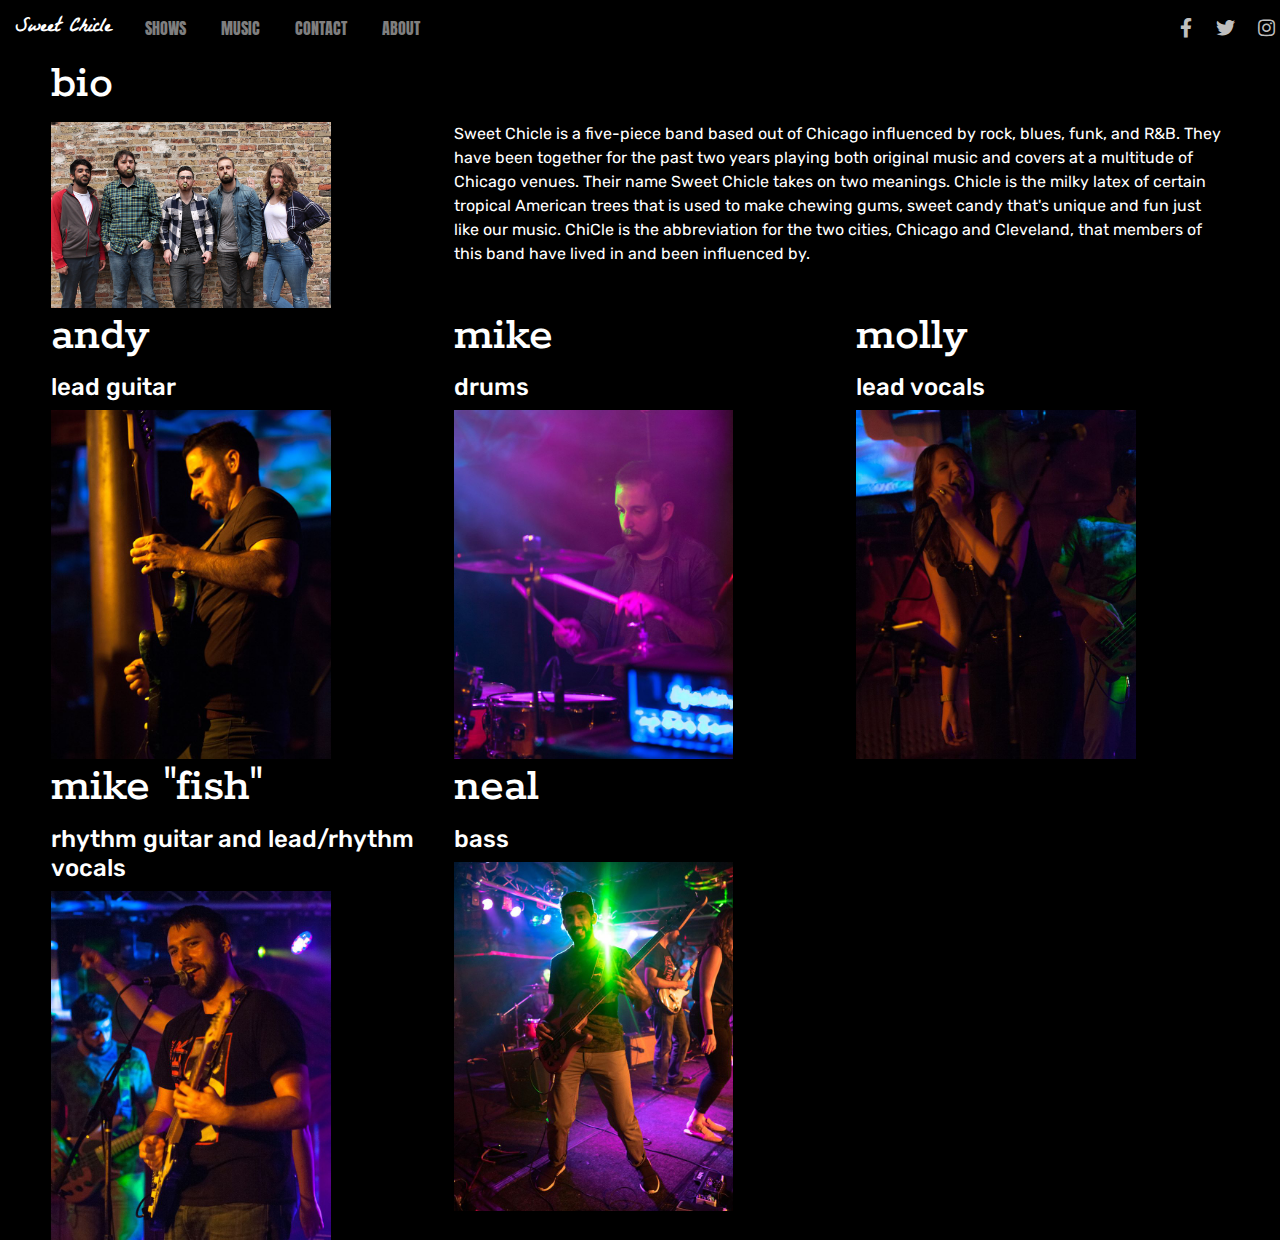
==== about.html @ 101a5fa5 "icon image" ====
<!doctype html>
<html lang="en">

<head>
  <!-- Required meta tags -->
  <meta charset="utf-8">
  <meta name="viewport" content="width=device-width, initial-scale=1, shrink-to-fit=no">

  <!-- Bootstrap CSS -->
  <link rel="stylesheet" href="https://stackpath.bootstrapcdn.com/bootstrap/4.4.1/css/bootstrap.min.css" integrity="sha384-Vkoo8x4CGsO3+Hhxv8T/Q5PaXtkKtu6ug5TOeNV6gBiFeWPGFN9MuhOf23Q9Ifjh" crossorigin="anonymous">

  <!-- Font Awesome -->
  <link rel="stylesheet" href="https://use.fontawesome.com/releases/v5.12.0/css/all.css" crossorigin="anonymous">

  <!-- Google Fonts -->
<link href="https://fonts.googleapis.com/css2?family=Anton&family=La+Belle+Aurore&family=Rokkitt:wght@500&family=Rubik&display=swap" rel="stylesheet">
  <!-- Icon -->
  <link class="icon-image" rel="icon" href="Sweet.PNG">

  <!-- My CSS Sheet -->
  <link rel="stylesheet" href="CSS/styles.css">

  <title>Sweet Chicle</title>
</head>

<body>

  <section class="navigation">
    <nav class="navbar navbar-expand-lg navbar-dark">
      <a class="navbar-brand" href="index.html">Sweet Chicle</a>
      <button class="navbar-toggler" type="button" data-toggle="collapse" data-target="#navbarSupportedContent" aria-controls="navbarSupportedContent" aria-expanded="false" aria-label="Toggle navigation">
        <span class="navbar-toggler-icon"></span>
      </button>

      <div class="collapse navbar-collapse" id="navbarSupportedContent">
        <ul class="navbar-nav mr-auto">
          <li class="nav-item">
            <a class="nav-link" href="shows.html">SHOWS <span class="sr-only">(current)</span></a>
          </li>
          <li class="nav-item">
            <a class="nav-link" href="music.html">MUSIC</a>
          </li>
          <li class="nav-item">
            <a class="nav-link" href="contact.html">CONTACT</a>
          </li>
          <li class="nav-item">
            <a class="nav-link" href="about.html">ABOUT</a>
          </li>
        </ul>
      </div>
      <div class="collapse navbar-collapse" id="navbarSupportedContent">
        <ul class="navbar-nav ml-auto">
          <li class="nav-item">
            <a class="nav-link" href="https://facebook.com/sweetchicle"><i class="fab fa-facebook-f social-icon"></i></a>
          </li>
          <li class="nav-item">
            <a class="nav-link" href="https://twitter.com/sweetchicleband"><i class="fab fa-twitter social-icon"></i></a>
          </li>
          <li class="nav-item">
            <a class="nav-link" href="https://www.instagram.com/sweetchiclemusic/"><i class="fab fa-instagram social-icon"></i></a>
          </li>
        </ul>
      </div>
    </nav>
  </section>

  <section id="about">
    <h2 class="bio-heading">bio</h2>
    <div class="row about-row">
      <div class="col-lg-4">
        <img class="bio-image" src="SC Gum Picture.jpg" alt="whole band picture">
      </div>
      <div class="col-lg-8">
        <p class="bio-description">Sweet Chicle is a five-piece band based out of Chicago influenced by rock, blues, funk, and R&B. They have been together for the past two years playing both original music and covers at a multitude of Chicago venues. Their name Sweet Chicle takes on two meanings. Chicle is the milky latex of certain tropical American trees that is used to make chewing gums, sweet candy that's unique and fun just like our music. ChiCle is the abbreviation for the two cities, Chicago and Cleveland, that members of this band have lived in and been influenced by.</p>
      </div>
    </div>


    <div class="row about-row">
      <div class="col-lg-4">
        <h2 class="bio-heading">andy</h2>
        <h4 class="bio-description">lead guitar</h4>
        <img class="bio-image" src="SC Andy.jpg" alt="andy picture">
      </div>
      <div class="col-lg-4">
        <h2 class="bio-heading">mike</h2>
        <h4 class="bio-description">drums</h4>
        <img class="bio-image" src="SC Mike.jpg" alt="mike picture">
      </div>
      <div class="col-lg-4">
        <h2 class="bio-heading">molly</h2>
        <h4 class="bio-description">lead vocals</h4>
        <img class="bio-image" src="SC Molly.jpg" alt="molly picture">
      </div>
    </div>

    <div class="row about-row">
      <div class="col-lg-4">
        <h2 class="bio-heading">mike "fish"</h2>
        <h4 class="bio-description">rhythm guitar and lead/rhythm vocals</h4>
        <img class="bio-image" src="SC Fish.jpg" alt="mike fish picture">
      </div>
      <div class="col-lg-4">
        <h2 class="bio-heading">neal</h2>
        <h4 class="bio-description">bass</h4>
        <img class="bio-image" src="SC Neal.jpg" alt="whole band picture">
      </div>
      <div class="col-lg-offset-4">

      </div>
    </div>



  </section>



  <!-- Optional JavaScript -->
  <!-- jQuery first, then Popper.js, then Bootstrap JS -->
  <script src="https://code.jquery.com/jquery-3.4.1.slim.min.js" integrity="sha384-J6qa4849blE2+poT4WnyKhv5vZF5SrPo0iEjwBvKU7imGFAV0wwj1yYfoRSJoZ+n" crossorigin="anonymous"></script>
  <script src="https://cdn.jsdelivr.net/npm/popper.js@1.16.0/dist/umd/popper.min.js" integrity="sha384-Q6E9RHvbIyZFJoft+2mJbHaEWldlvI9IOYy5n3zV9zzTtmI3UksdQRVvoxMfooAo" crossorigin="anonymous"></script>
  <script src="https://stackpath.bootstrapcdn.com/bootstrap/4.4.1/js/bootstrap.min.js" integrity="sha384-wfSDF2E50Y2D1uUdj0O3uMBJnjuUD4Ih7YwaYd1iqfktj0Uod8GCExl3Og8ifwB6" crossorigin="anonymous"></script>
</body>

</html>
---- CSS/styles.css ----
body {
  background-color: black;
  font-family: 'Rubik', sans-serif;
  color: white;
}

/* Nav Bar */
.navbar-brand {
  font-family: 'La Belle Aurore', cursive;
  font-weight: 600;
}
.nav-item {
  font-family: 'Anton', sans-serif;
  padding-left: 4%;
  padding-right: 4%;
}

.social-icon {
  color: #bfbfbf;
  font-size: 1.2rem;
  padding-left: 1%;
  padding-right: 1%;
}

.social-icon:hover {
  color: white;
}


/* Band name area */
.title-text{
  text-align: center;
}

.band-name {
  padding-top: 70px;
  font-family: 'La Belle Aurore', cursive;
  font-weight: 700;
  color: white;
  font-size: 3.5rem;
}

.musical-experience {
  font-family: 'Rokkitt', serif;
  font-weight: 500;
  color: white;
  font-size: 2rem;
}

/* Content Area */
.content {
  text-align: center;
  font-family: 'Rubik', sans-serif;
}

.fas {
  color: white;
  margin-top: 40px;
}

.content-description {
  color: white;
  padding: 3% 3% 3% 3%
}

/* Contact Page */
#contact {
  padding-left: 4%;
  padding-right: 4%;
}
.contact-message {
  font-family: 'Rokkitt', serif;
  font-weight: 500;
  color: white;
  font-size: 3rem;
}
.contact-col {
  padding: 2% 2% 2% 5%;
  margin-bottom: 5%;
}

.contact-link {
  color: #bfbfbf;
}

.contact-link:hover {
  color: white;
}

td {
  padding: 2%;
}

/* Music Page */
#songs {
  text-align: center;
  padding-left: 4%;
  padding-right: 4%;
}
.song {
  padding: 2%;

}

.music-heading {
  font-family: 'Rokkitt', serif;
  font-weight: 500;
  color: white;
  font-size: 3rem;
  padding: 2% 2% 2% 5%;
}

/* Shows Page Section */
.shows-heading {
  font-family: 'Rokkitt', serif;
  font-weight: 500;
  color: white;
  font-size: 2rem;
  padding: 2% 2% 2% 5%;
}

/* About page */
#about {
  padding-left: 4%;
  padding-right: 4%;
}

/* |@media (min-width: 900px) {
  .about-row {
    padding: 1% 5% 1%;
  }
}

|@media (max-width: 899px) {
  .about-row {
    padding: 1% 2% 1%;
  }
} */

.bio-image {
  width: 75%;
}

.bio-heading {
  font-family: 'Rokkitt', serif;
  font-weight: 500;
  color: white;
  font-size: 3rem;

}

.bio-description {
  font-family: 'Rubik', sans-serif;
  color: white;

}
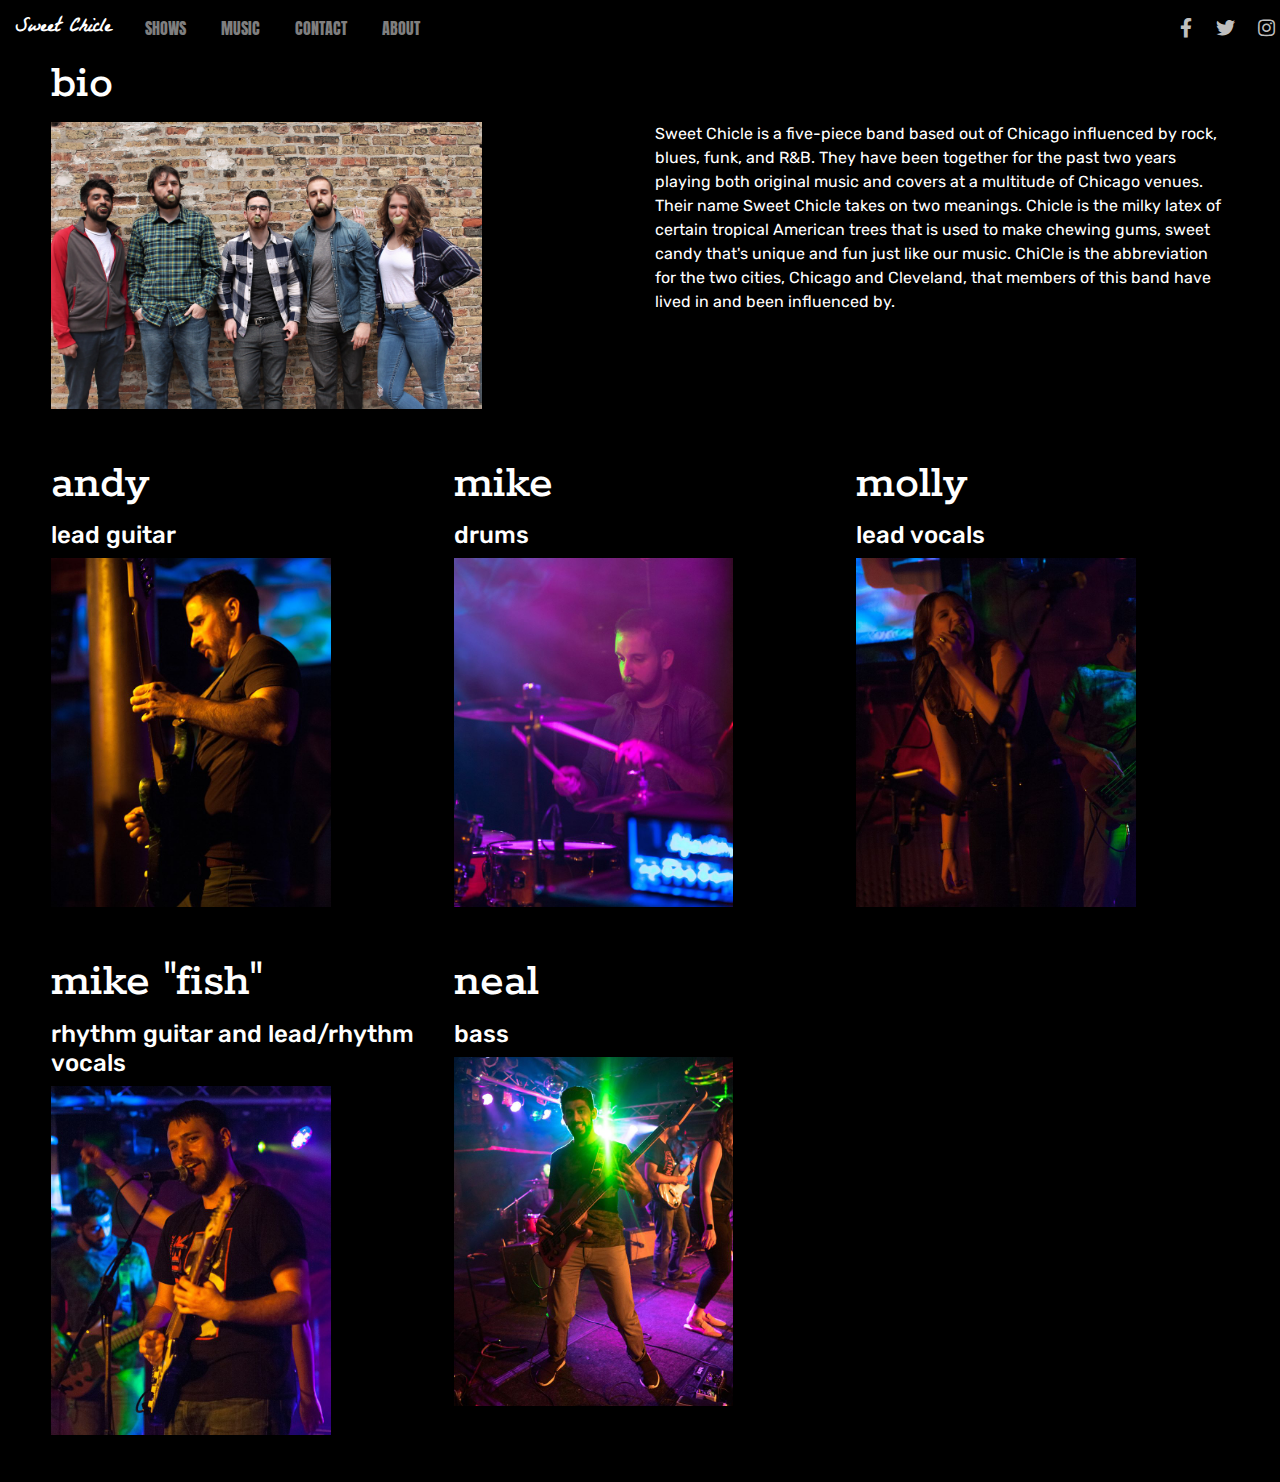
==== commit 75a6525e: "about bio spacing and bottom margin" ====
--- a/about.html
+++ b/about.html
@@ -67,10 +67,10 @@
   <section id="about">
     <h2 class="bio-heading">bio</h2>
     <div class="row about-row">
-      <div class="col-lg-4">
+      <div class="col-lg-6">
         <img class="bio-image" src="SC Gum Picture.jpg" alt="whole band picture">
       </div>
-      <div class="col-lg-8">
+      <div class="col-lg-6">
         <p class="bio-description">Sweet Chicle is a five-piece band based out of Chicago influenced by rock, blues, funk, and R&B. They have been together for the past two years playing both original music and covers at a multitude of Chicago venues. Their name Sweet Chicle takes on two meanings. Chicle is the milky latex of certain tropical American trees that is used to make chewing gums, sweet candy that's unique and fun just like our music. ChiCle is the abbreviation for the two cities, Chicago and Cleveland, that members of this band have lived in and been influenced by.</p>
       </div>
     </div>
--- a/CSS/styles.css
+++ b/CSS/styles.css
@@ -125,17 +125,9 @@
   padding-right: 4%;
 }
 
-/* |@media (min-width: 900px) {
-  .about-row {
-    padding: 1% 5% 1%;
-  }
+.about-row {
+  margin-bottom: 4%;
 }
-
-|@media (max-width: 899px) {
-  .about-row {
-    padding: 1% 2% 1%;
-  }
-} */
 
 .bio-image {
   width: 75%;
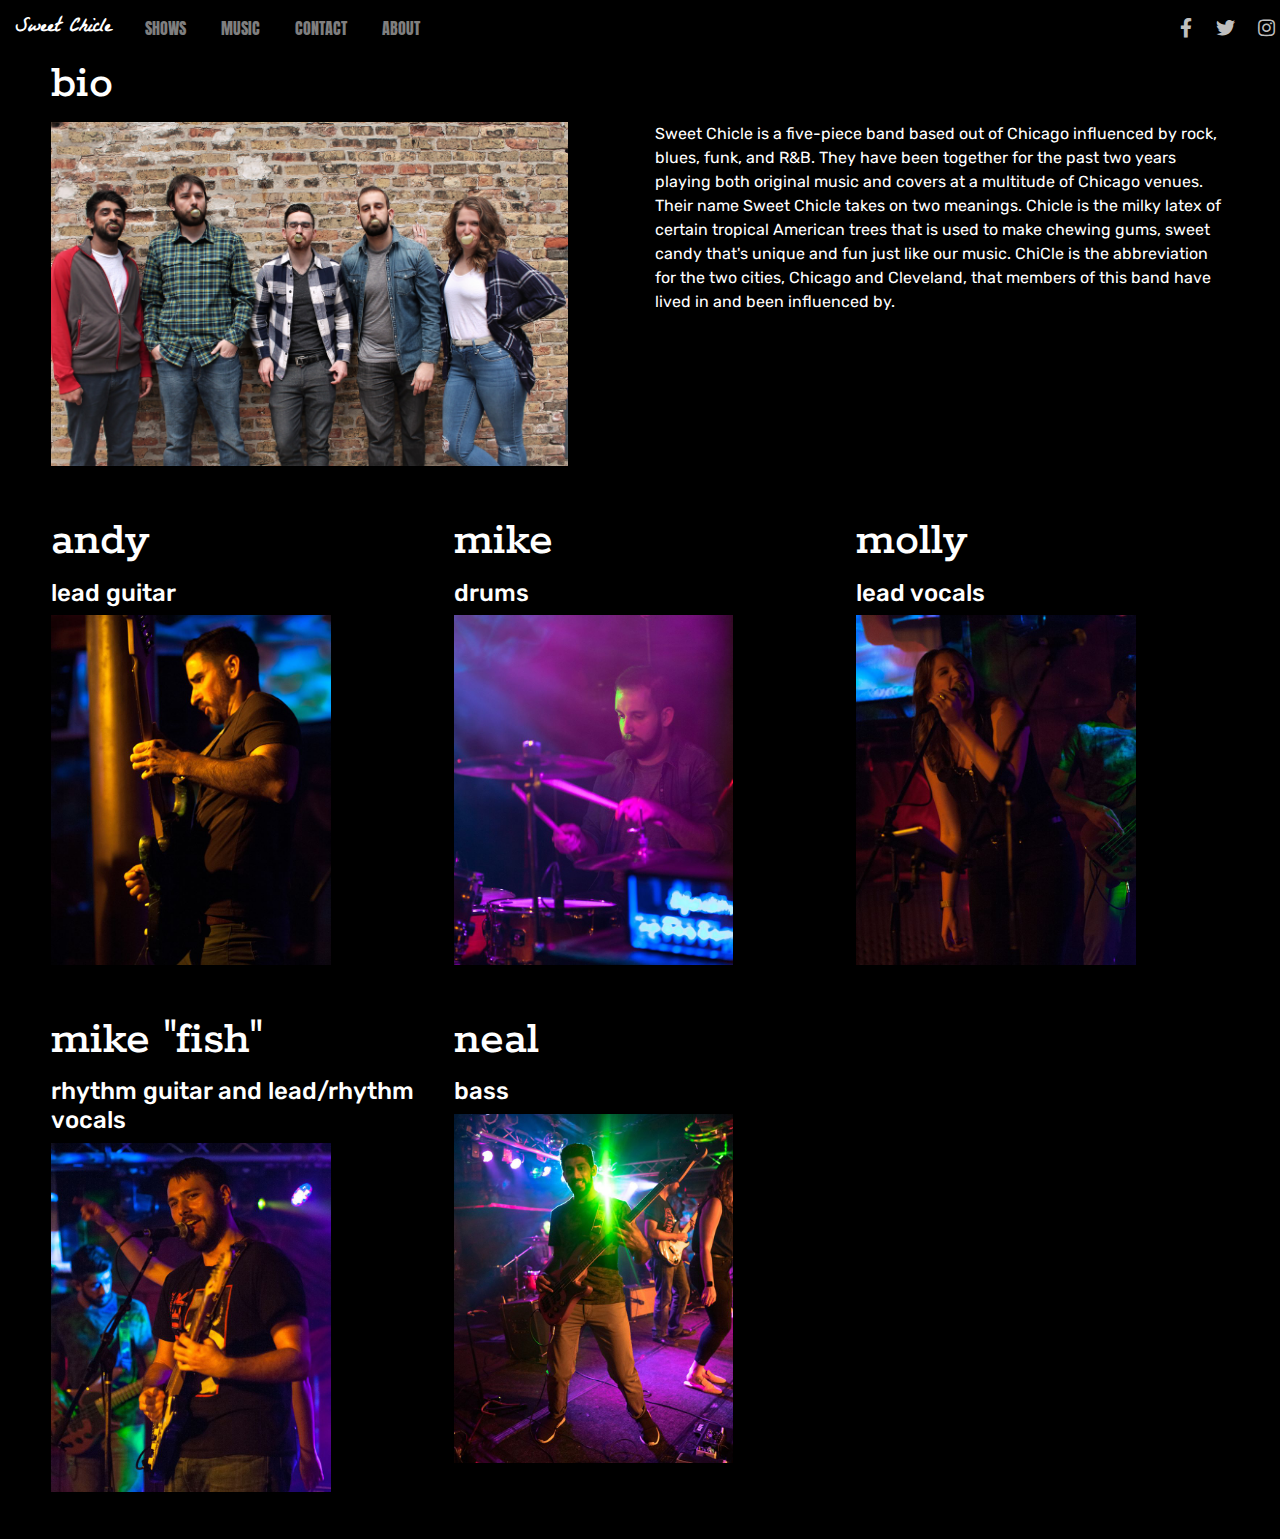
==== commit 569a8900: "about padding" ====
--- a/about.html
+++ b/about.html
@@ -80,17 +80,17 @@
       <div class="col-lg-4">
         <h2 class="bio-heading">andy</h2>
         <h4 class="bio-description">lead guitar</h4>
-        <img class="bio-image" src="SC Andy.jpg" alt="andy picture">
+        <img class="member-image" src="SC Andy.jpg" alt="andy picture">
       </div>
       <div class="col-lg-4">
         <h2 class="bio-heading">mike</h2>
         <h4 class="bio-description">drums</h4>
-        <img class="bio-image" src="SC Mike.jpg" alt="mike picture">
+        <img class="member-image" src="SC Mike.jpg" alt="mike picture">
       </div>
       <div class="col-lg-4">
         <h2 class="bio-heading">molly</h2>
         <h4 class="bio-description">lead vocals</h4>
-        <img class="bio-image" src="SC Molly.jpg" alt="molly picture">
+        <img class="member-image" src="SC Molly.jpg" alt="molly picture">
       </div>
     </div>
 
@@ -98,12 +98,12 @@
       <div class="col-lg-4">
         <h2 class="bio-heading">mike "fish"</h2>
         <h4 class="bio-description">rhythm guitar and lead/rhythm vocals</h4>
-        <img class="bio-image" src="SC Fish.jpg" alt="mike fish picture">
+        <img class="member-image" src="SC Fish.jpg" alt="mike fish picture">
       </div>
       <div class="col-lg-4">
         <h2 class="bio-heading">neal</h2>
         <h4 class="bio-description">bass</h4>
-        <img class="bio-image" src="SC Neal.jpg" alt="whole band picture">
+        <img class="member-image" src="SC Neal.jpg" alt="whole band picture">
       </div>
       <div class="col-lg-offset-4">
 
--- a/CSS/styles.css
+++ b/CSS/styles.css
@@ -126,10 +126,14 @@
 }
 
 .about-row {
-  margin-bottom: 4%;
+  padding-bottom: 4%;
 }
 
 .bio-image {
+  width: 90%;
+}
+
+.member-image {
   width: 75%;
 }
 
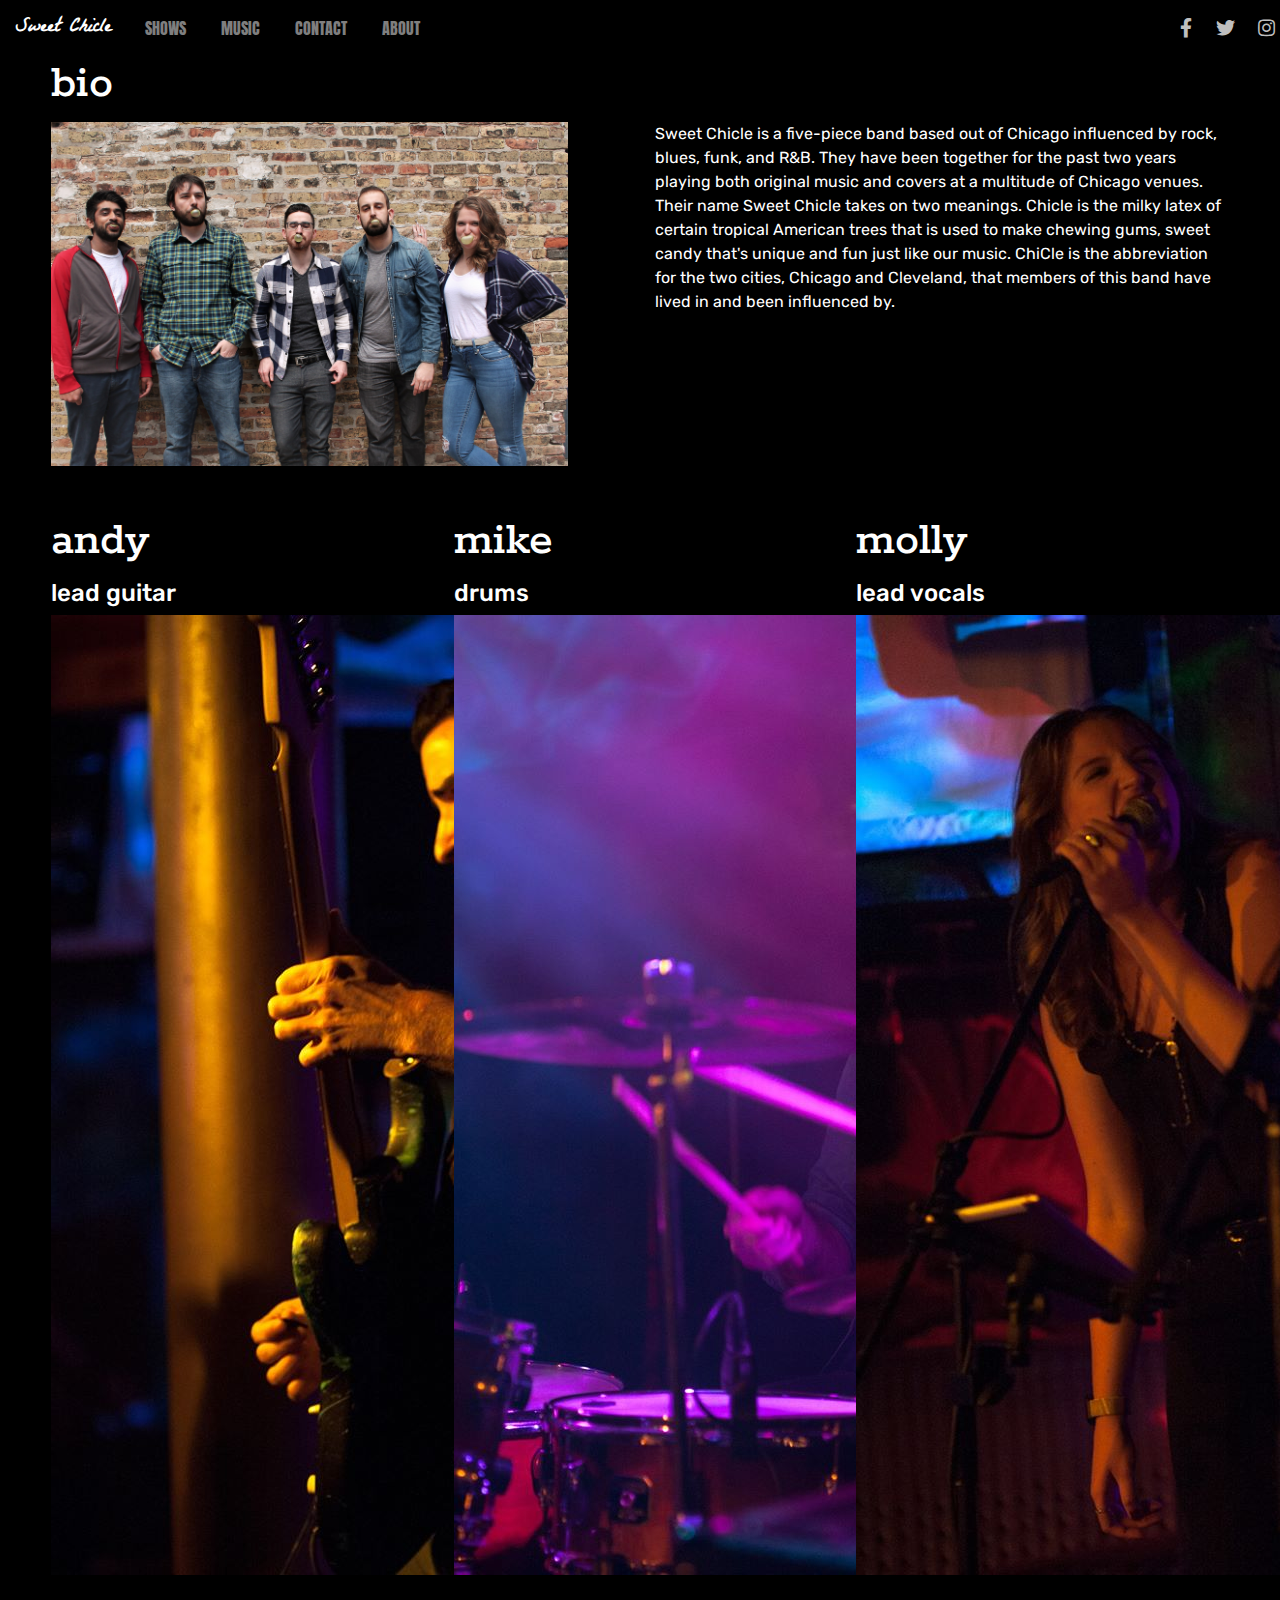
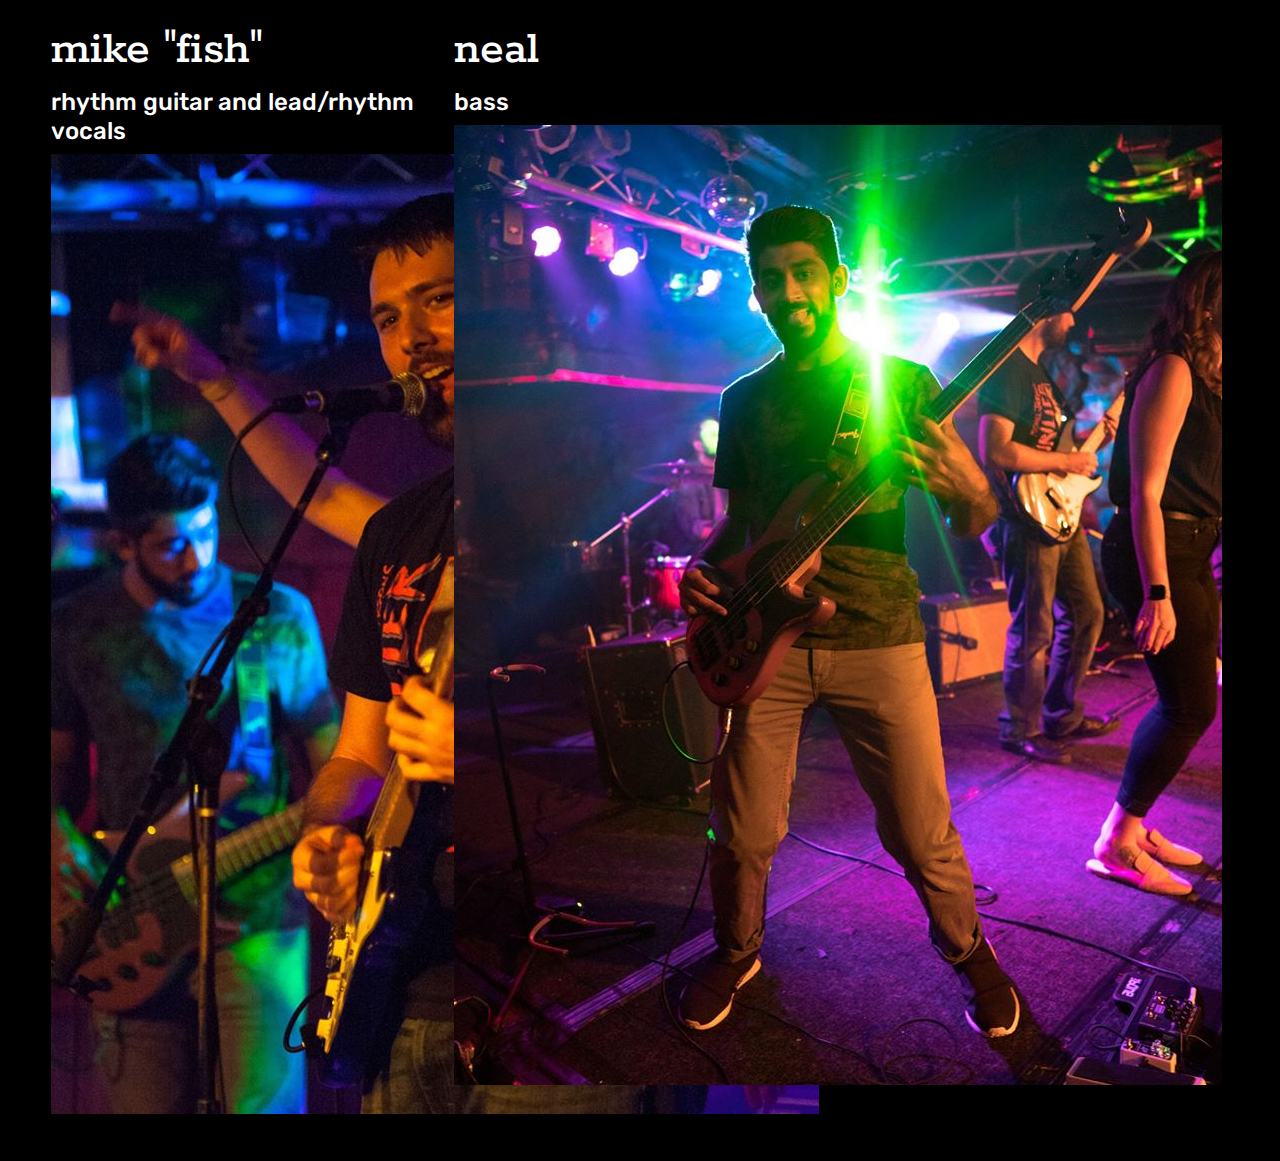
==== commit a43b6d9a: "about positioning" ====
--- a/about.html
+++ b/about.html
@@ -80,17 +80,23 @@
       <div class="col-lg-4">
         <h2 class="bio-heading">andy</h2>
         <h4 class="bio-description">lead guitar</h4>
-        <img class="member-image" src="SC Andy.jpg" alt="andy picture">
+        <div class="member-image">
+          <img src="SC Andy.jpg" alt="andy picture">
+        </div>
       </div>
       <div class="col-lg-4">
         <h2 class="bio-heading">mike</h2>
         <h4 class="bio-description">drums</h4>
-        <img class="member-image" src="SC Mike.jpg" alt="mike picture">
+        <div class="member-image">
+          <img src="SC Mike.jpg" alt="andy picture">
+        </div>
       </div>
       <div class="col-lg-4">
         <h2 class="bio-heading">molly</h2>
         <h4 class="bio-description">lead vocals</h4>
-        <img class="member-image" src="SC Molly.jpg" alt="molly picture">
+        <div class="member-image">
+          <img src="SC Molly.jpg" alt="andy picture">
+        </div>
       </div>
     </div>
 
@@ -98,12 +104,16 @@
       <div class="col-lg-4">
         <h2 class="bio-heading">mike "fish"</h2>
         <h4 class="bio-description">rhythm guitar and lead/rhythm vocals</h4>
-        <img class="member-image" src="SC Fish.jpg" alt="mike fish picture">
+        <div class="member-image">
+          <img src="SC Fish.jpg" alt="andy picture">
+        </div>
       </div>
       <div class="col-lg-4">
         <h2 class="bio-heading">neal</h2>
         <h4 class="bio-description">bass</h4>
-        <img class="member-image" src="SC Neal.jpg" alt="whole band picture">
+        <div class="member-image">
+          <img src="SC Neal.jpg" alt="andy picture">
+        </div>
       </div>
       <div class="col-lg-offset-4">
 
--- a/CSS/styles.css
+++ b/CSS/styles.css
@@ -56,11 +56,6 @@
 .fas {
   color: white;
   margin-top: 40px;
-}
-
-.content-description {
-  color: white;
-  padding: 3% 3% 3% 3%
 }
 
 /* Contact Page */
@@ -129,6 +124,16 @@
   padding-bottom: 4%;
 }
 
+@media only screen and (max-width: 900px) {
+  .member-image {
+    padding-bottom: 5%;
+    text-align: center;
+    }
+  .bio-heading, .bio-description {
+    padding-left: 5%;
+  }
+}
+
 .bio-image {
   width: 90%;
 }
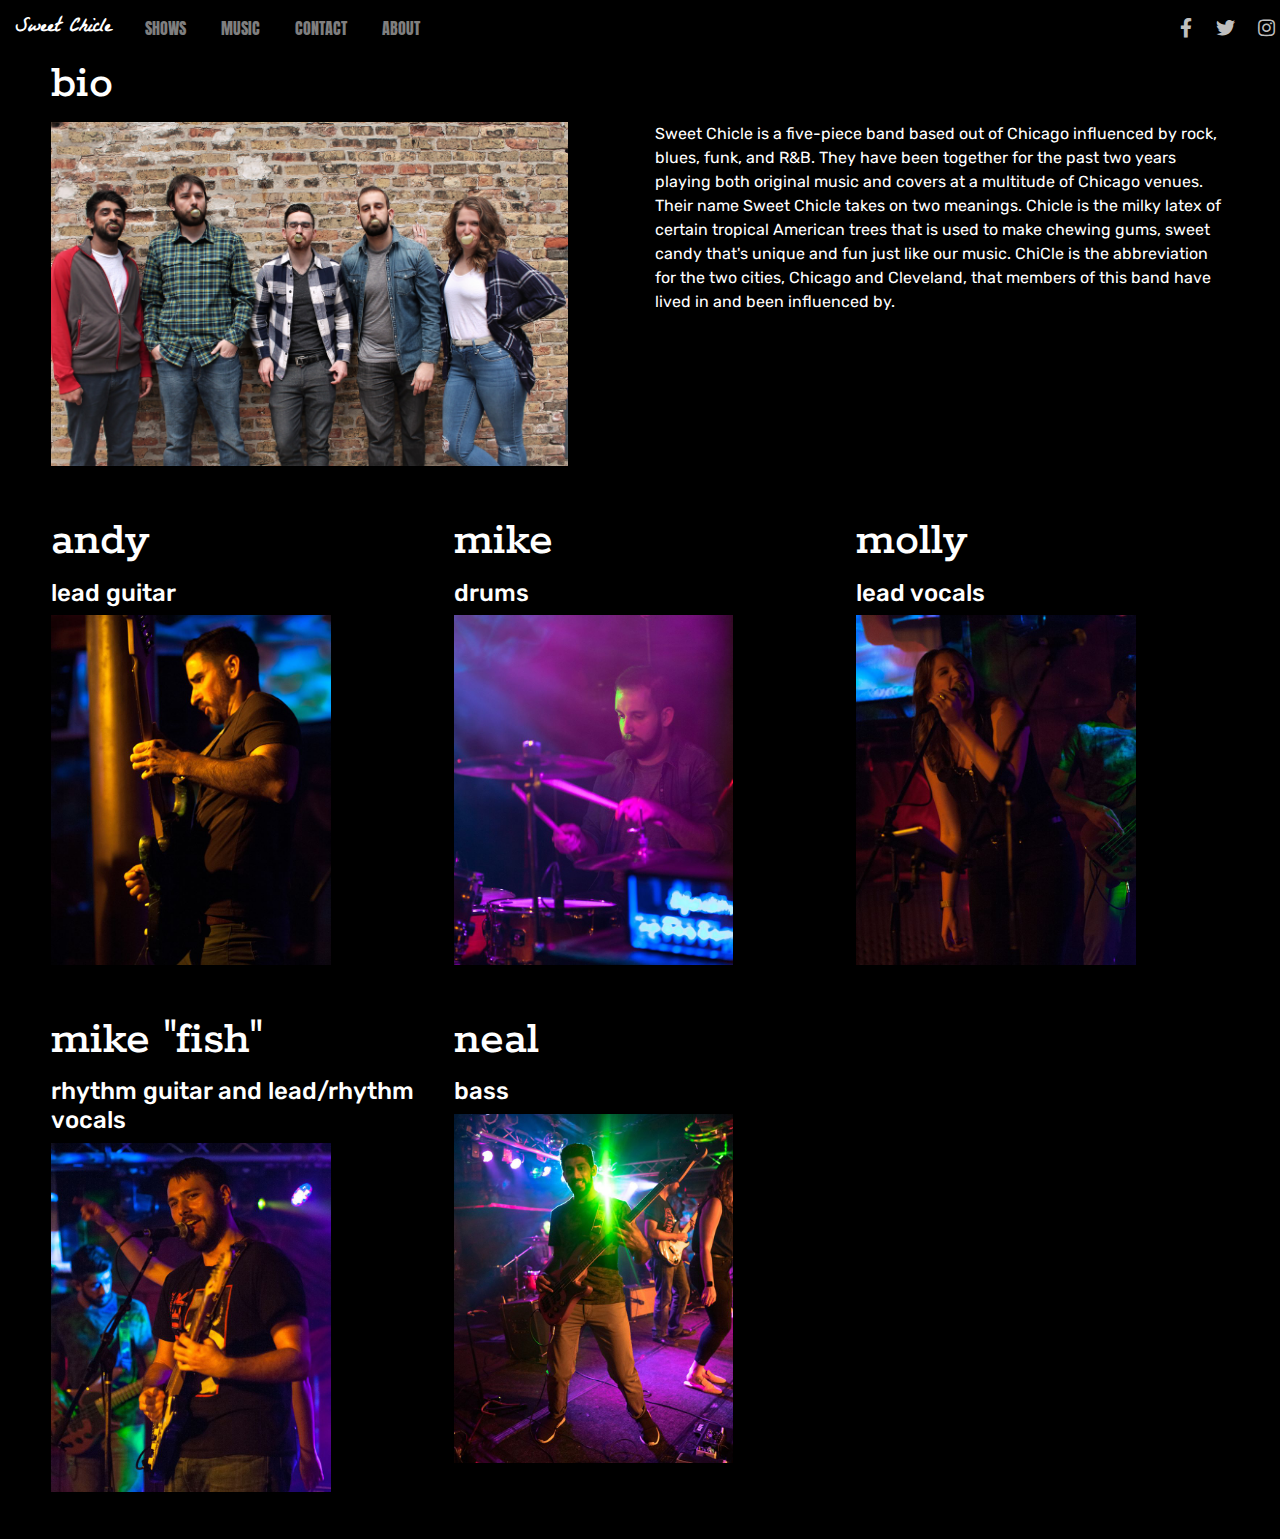
==== commit e5919ed4: "center images on about page" ====
--- a/about.html
+++ b/about.html
@@ -80,23 +80,17 @@
       <div class="col-lg-4">
         <h2 class="bio-heading">andy</h2>
         <h4 class="bio-description">lead guitar</h4>
-        <div class="member-image">
-          <img src="SC Andy.jpg" alt="andy picture">
-        </div>
+        <img class="member-image" src="SC Andy.jpg" alt="andy picture">
       </div>
       <div class="col-lg-4">
         <h2 class="bio-heading">mike</h2>
         <h4 class="bio-description">drums</h4>
-        <div class="member-image">
-          <img src="SC Mike.jpg" alt="andy picture">
-        </div>
+        <img class="member-image" src="SC Mike.jpg" alt="andy picture">
       </div>
       <div class="col-lg-4">
         <h2 class="bio-heading">molly</h2>
         <h4 class="bio-description">lead vocals</h4>
-        <div class="member-image">
-          <img src="SC Molly.jpg" alt="andy picture">
-        </div>
+        <img class="member-image" src="SC Molly.jpg" alt="andy picture">
       </div>
     </div>
 
@@ -104,16 +98,12 @@
       <div class="col-lg-4">
         <h2 class="bio-heading">mike "fish"</h2>
         <h4 class="bio-description">rhythm guitar and lead/rhythm vocals</h4>
-        <div class="member-image">
-          <img src="SC Fish.jpg" alt="andy picture">
-        </div>
+        <img class="member-image" src="SC Fish.jpg" alt="andy picture">
       </div>
       <div class="col-lg-4">
         <h2 class="bio-heading">neal</h2>
         <h4 class="bio-description">bass</h4>
-        <div class="member-image">
-          <img src="SC Neal.jpg" alt="andy picture">
-        </div>
+        <img class="member-image" src="SC Neal.jpg" alt="andy picture">
       </div>
       <div class="col-lg-offset-4">
 
--- a/CSS/styles.css
+++ b/CSS/styles.css
@@ -127,11 +127,11 @@
 @media only screen and (max-width: 900px) {
   .member-image {
     padding-bottom: 5%;
-    text-align: center;
+    display: block;
+    margin-left: auto;
+    margin-right: auto;
+    width: 75%;
     }
-  .bio-heading, .bio-description {
-    padding-left: 5%;
-  }
 }
 
 .bio-image {
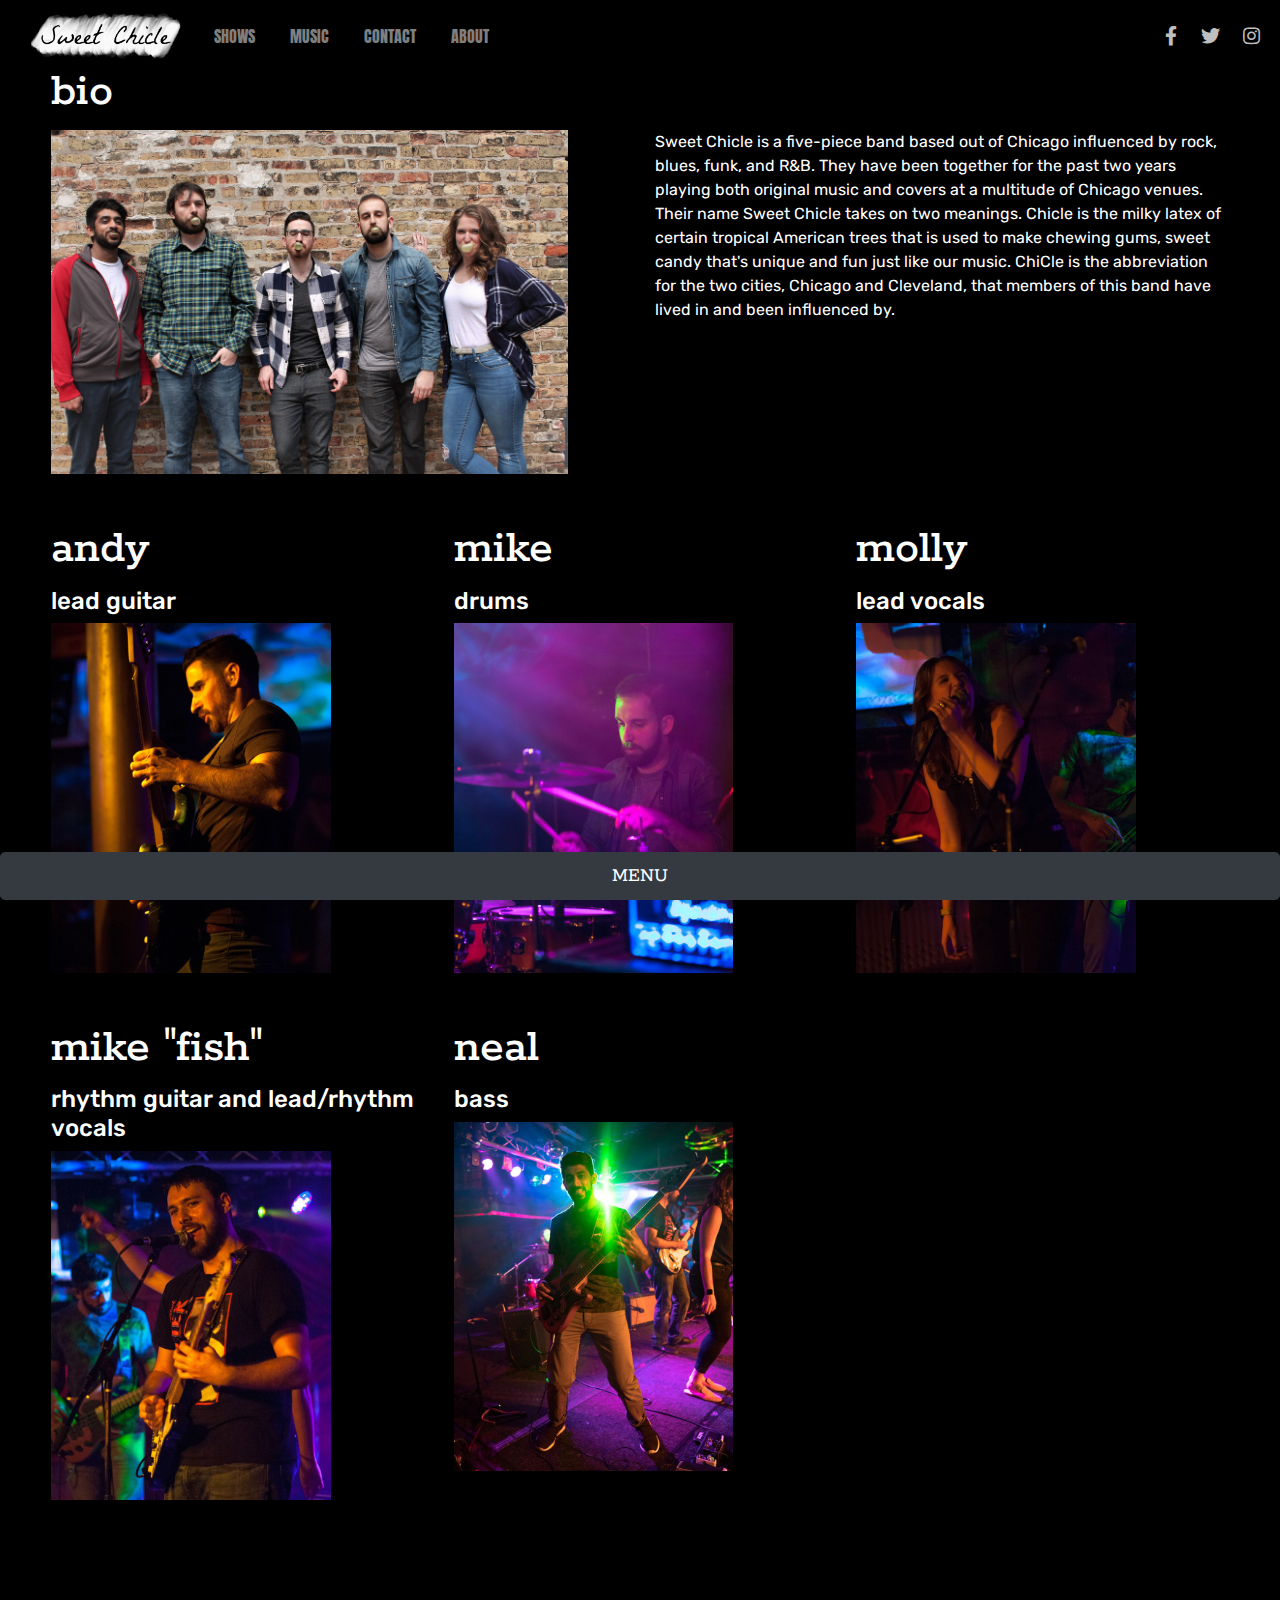
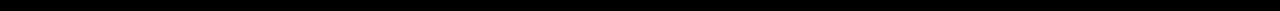
==== commit 543fe675: "updates for redesign" ====
--- a/about.html
+++ b/about.html
@@ -25,9 +25,9 @@
 
 <body>
 
-  <section class="navigation">
+  <section class="navigation container-fluid">
     <nav class="navbar navbar-expand-lg navbar-dark">
-      <a class="navbar-brand" href="index.html">Sweet Chicle</a>
+      <a class="navbar-brand" href="index.html"><img class="home_icon" src="Home_icon.png"></a>
       <button class="navbar-toggler" type="button" data-toggle="collapse" data-target="#navbarSupportedContent" aria-controls="navbarSupportedContent" aria-expanded="false" aria-label="Toggle navigation">
         <span class="navbar-toggler-icon"></span>
       </button>
@@ -71,7 +71,7 @@
         <img class="bio-image" src="SC Gum Picture.jpg" alt="whole band picture">
       </div>
       <div class="col-lg-6">
-        <p class="bio-description">Sweet Chicle is a five-piece band based out of Chicago influenced by rock, blues, funk, and R&B. They have been together for the past two years playing both original music and covers at a multitude of Chicago venues. Their name Sweet Chicle takes on two meanings. Chicle is the milky latex of certain tropical American trees that is used to make chewing gums, sweet candy that's unique and fun just like our music. ChiCle is the abbreviation for the two cities, Chicago and Cleveland, that members of this band have lived in and been influenced by.</p>
+        <p class="band-description">Sweet Chicle is a five-piece band based out of Chicago influenced by rock, blues, funk, and R&B. They have been together for the past two years playing both original music and covers at a multitude of Chicago venues. Their name Sweet Chicle takes on two meanings. Chicle is the milky latex of certain tropical American trees that is used to make chewing gums, sweet candy that's unique and fun just like our music. ChiCle is the abbreviation for the two cities, Chicago and Cleveland, that members of this band have lived in and been influenced by.</p>
       </div>
     </div>
 
@@ -114,8 +114,33 @@
 
   </section>
 
+  <div class="footer">
+
+      <button class="btn btn-dark btn-lg btn-block" id="myBtn">MENU</button>
+
+      <!-- The Modal -->
+      <div id="myModal" class="modal">
+
+        <!-- Modal content -->
+        <div class="modal-content">
+          <span class="close">&times;</span>
+          <p><a class="modal-link" href="index.html">home.</a></p>
+          <p><a class="modal-link" href="shows.html">shows.</a></p>
+          <p><a class="modal-link" href="music.html">music.</a></p>
+          <p><a class="modal-link" href="contact.html">contact.</a></p>
+          <p><a class="modal-link" href="about.html">about.</a></p>
+        </div>
+    <!-- Trigger/Open The Modal -->
 
 
+    </div>
+
+  </div>
+
+  <!-- Javascript Link -->
+  <script src="index.js" type="text/javascript">
+
+  </script>
   <!-- Optional JavaScript -->
   <!-- jQuery first, then Popper.js, then Bootstrap JS -->
   <script src="https://code.jquery.com/jquery-3.4.1.slim.min.js" integrity="sha384-J6qa4849blE2+poT4WnyKhv5vZF5SrPo0iEjwBvKU7imGFAV0wwj1yYfoRSJoZ+n" crossorigin="anonymous"></script>
--- a/CSS/styles.css
+++ b/CSS/styles.css
@@ -5,15 +5,24 @@
 }
 
 /* Nav Bar */
-.navbar-brand {
-  font-family: 'La Belle Aurore', cursive;
-  font-weight: 600;
-}
 .nav-item {
   font-family: 'Anton', sans-serif;
   padding-left: 4%;
   padding-right: 4%;
 }
+
+.navigation {
+  position: absolute;
+  z-index: 1;
+}
+
+.navbar-dark .navbar-nav .nav-link:focus {
+  color: #fe83cc;
+}
+.navbar-dark .navbar-nav .nav-link:hover {
+  color: #fe83cc;
+}
+
 
 .social-icon {
   color: #bfbfbf;
@@ -23,45 +32,73 @@
 }
 
 .social-icon:hover {
-  color: white;
-}
-
-
-/* Band name area */
-.title-text{
-  text-align: center;
-}
-
-.band-name {
-  padding-top: 70px;
-  font-family: 'La Belle Aurore', cursive;
-  font-weight: 700;
-  color: white;
-  font-size: 3.5rem;
-}
-
-.musical-experience {
-  font-family: 'Rokkitt', serif;
-  font-weight: 500;
-  color: white;
-  font-size: 2rem;
-}
-
-/* Content Area */
-.content {
-  text-align: center;
-  font-family: 'Rubik', sans-serif;
-}
-
-.fas {
-  color: white;
-  margin-top: 40px;
+  color: #fe83cc;
+}
+
+/* Padding to move content below navbar  */
+@media only screen and (min-width: 901px) {
+  #shows, #contact, #music-head {
+    padding-top: 4%;
+  }
+  #about {
+    padding-top: 5%;
+  }
+}
+
+@media only screen and (max-width: 900px) {
+  #shows, #about, #contact, #music-head {
+    padding-top: 12%;
+  }
+}
+
+/* Background for desktop */
+@media only screen and (min-width: 901px) {
+  .home-content {
+    height: 65vh;
+    text-align: center;
+    background-image: url("../background.png");
+    background-position: center; /* Center the image */
+    background-repeat: no-repeat; /* Do not repeat the image */
+    background-size: 600px; /* Resize the background image to cover the entire container */
+    padding-top: 5%;
+    position: relative;
+    top: 100px;
+  }
+  .home_icon {
+    width: 150px;
+  }
+}
+
+/* Background for mobile */
+@media only screen and (max-width: 900px) {
+  .home-page {
+    height: 100vh;
+    background-image: url("../mobile-background.png");
+    background-position: center; /* Center the image */
+    background-repeat: no-repeat; /* Do not repeat the image */
+    background-size: cover; /* Resize the background image to cover the entire container */
+  }
+  .navigation .nav-link{
+    text-align: center;
+  }
+  .nav-item{
+    background-color: black;
+    opacity: 85%;
+  }
+  .home_icon {
+    width: 100px;
+  }
+}
+
+#shows {
+  margin-bottom: 5%;
 }
 
 /* Contact Page */
 #contact {
   padding-left: 4%;
   padding-right: 4%;
+  margin-bottom: 5%;
 }
 .contact-message {
   font-family: 'Rokkitt', serif;
@@ -79,7 +116,7 @@
 }
 
 .contact-link:hover {
-  color: white;
+  color: #fe83cc;
 }
 
 td {
@@ -91,6 +128,7 @@
   text-align: center;
   padding-left: 4%;
   padding-right: 4%;
+  margin-bottom: 10%;
 }
 .song {
   padding: 2%;
@@ -118,6 +156,7 @@
 #about {
   padding-left: 4%;
   padding-right: 4%;
+  margin-bottom: 5%;
 }
 
 .about-row {
@@ -126,11 +165,28 @@
 
 @media only screen and (max-width: 900px) {
   .member-image {
-    padding-bottom: 5%;
-    display: block;
-    margin-left: auto;
-    margin-right: auto;
-    width: 75%;
+      padding-bottom: 5%;
+      display: block;
+      margin-left: auto;
+      margin-right: auto;
+      width: 90%;
+    }
+    .bio-image {
+      display: block;
+      margin-left: auto;
+      margin-right: auto;
+      width: 90%;
+    }
+
+    .band-description {
+      display: block;
+      margin-left: auto;
+      margin-right: auto;
+      width: 90%;
+    }
+
+    .bio-heading, .bio-description {
+      margin-left: 5%;
     }
 }
 
@@ -153,5 +209,89 @@
 .bio-description {
   font-family: 'Rubik', sans-serif;
   color: white;
-
-}
+}
+
+.band-description {
+  font-family: 'Rubik', sans-serif;
+  color: white;
+}
+
+
+/* Footer */
+.footer {
+  position: fixed;
+  left: 0;
+  bottom: 0;
+  width: 100%;
+  background-color: black;
+  color: white;
+  text-align: center;
+  font-family: 'Rokkitt', serif;
+  font-weight: 500;
+  font-size: 2rem;
+}
+
+/* Menu Pop Up Modal (background) */
+.modal {
+  display: none; /* Hidden by default */
+  position: fixed; /* Stay in place */
+  z-index: 1; /* Sit on top */
+  left: 0;
+  top: 0;
+  width: 100%; /* Full width */
+  height: 100%; /* Full height */
+  overflow: auto; /* Enable scroll if needed */
+  background-color: rgb(0,0,0); /* Fallback color */
+  background-color: rgba(0,0,0,0.4); /* Black w/ opacity */
+}
+
+/* Modal Pop Up Modal Content/Box */
+.modal-content {
+  background-color: #000000;
+  margin: 15% auto; /* 15% from the top and centered */
+  padding: 20px;
+  border: 1px solid #888;
+  width: 80%; /* Could be more or less, depending on screen size */
+  text-align: center;
+}
+
+@media only screen and (max-width: 900px) {
+  .modal-content {
+    width: 80%;
+    margin-top: 60%;
+  }
+}
+
+@media only screen and (min-width: 901px) {
+  .modal-content {
+    width: 40%;
+  }
+}
+
+.modal-link {
+  color: white;
+  font-family: 'Rokkitt', serif;
+  font-weight: 500;
+  font-size: 2rem;
+}
+
+/* The Close Button */
+.close {
+  color: white;
+  float: right;
+  font-size: 28px;
+  font-weight: bold;
+  text-align: right;
+}
+
+.modal-link:hover, .close:hover,
+.close:focus{
+  color: #fe83cc;
+  text-decoration: none;
+  cursor: pointer;
+  text-shadow: 0px 0px #fe83cc;
+}
+
+.btn-dark:hover, .btn-dark:focus {
+  color: #fe83cc;
+}
